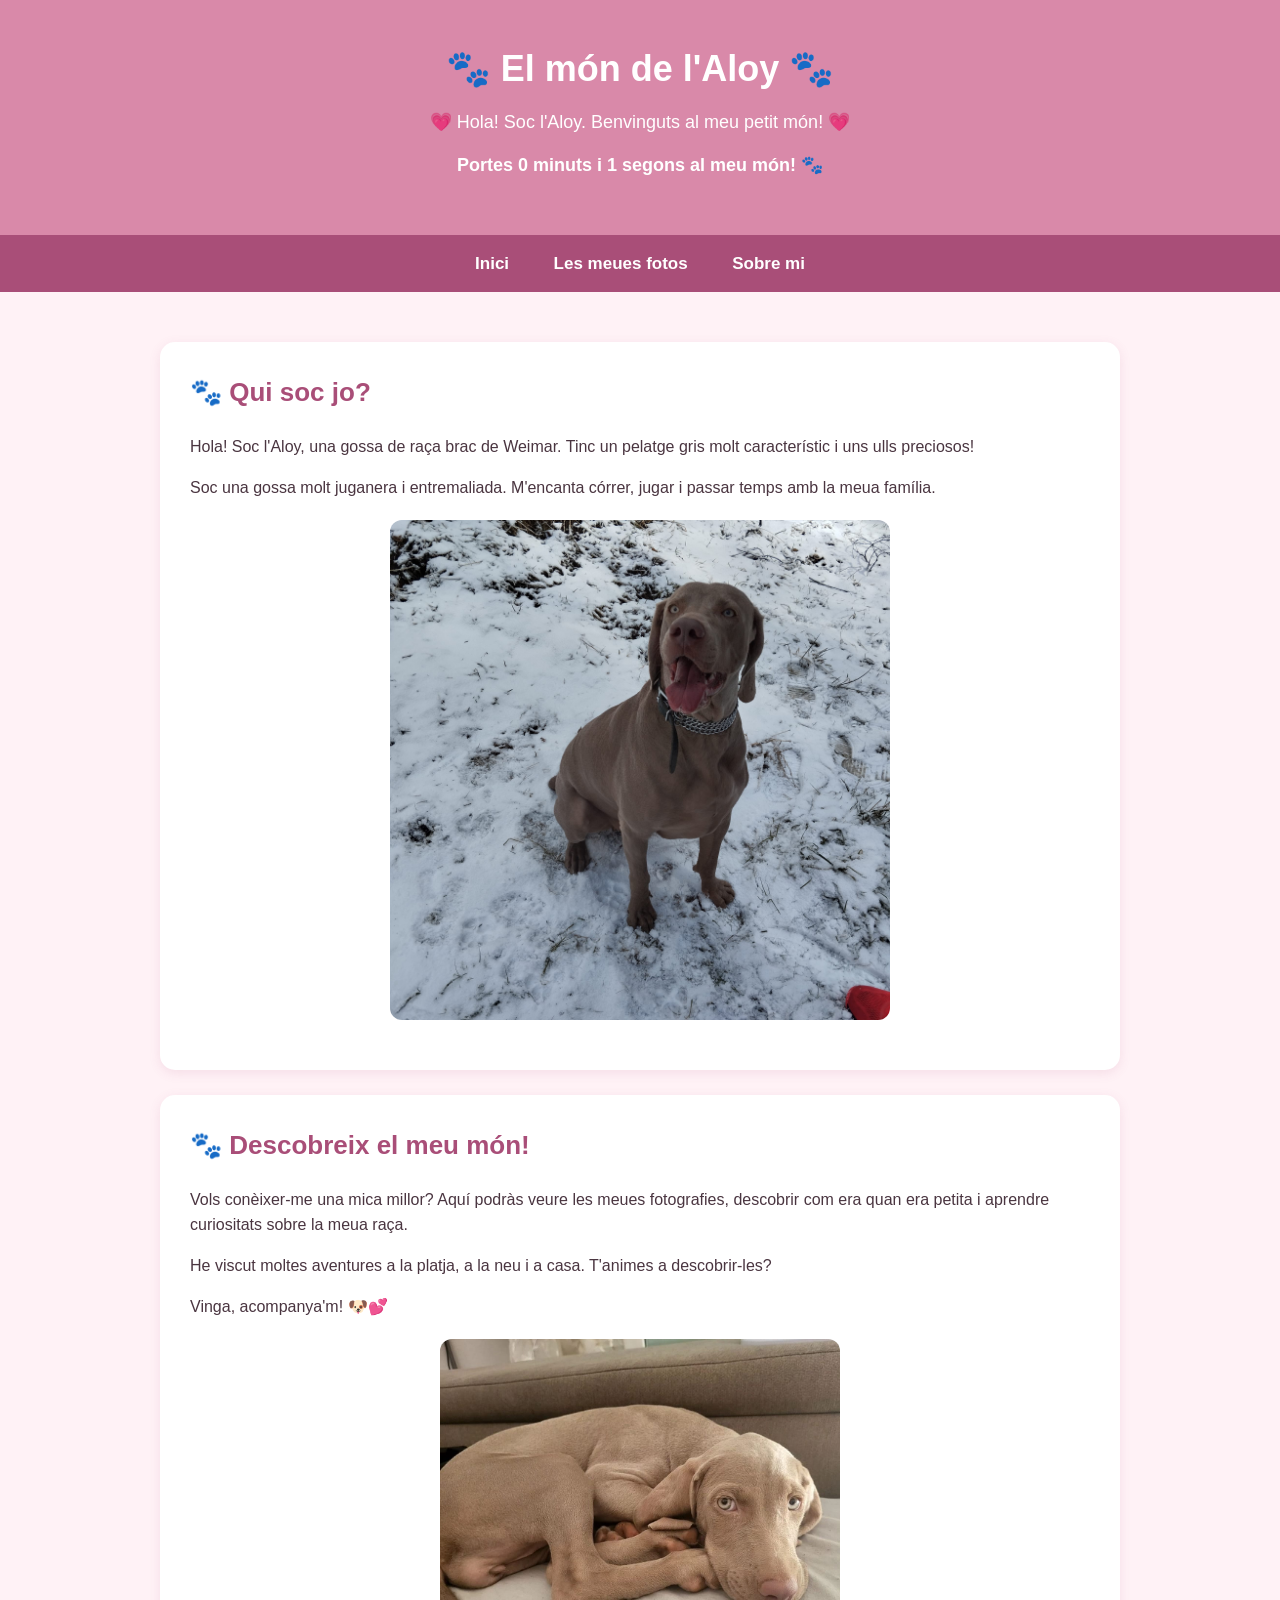
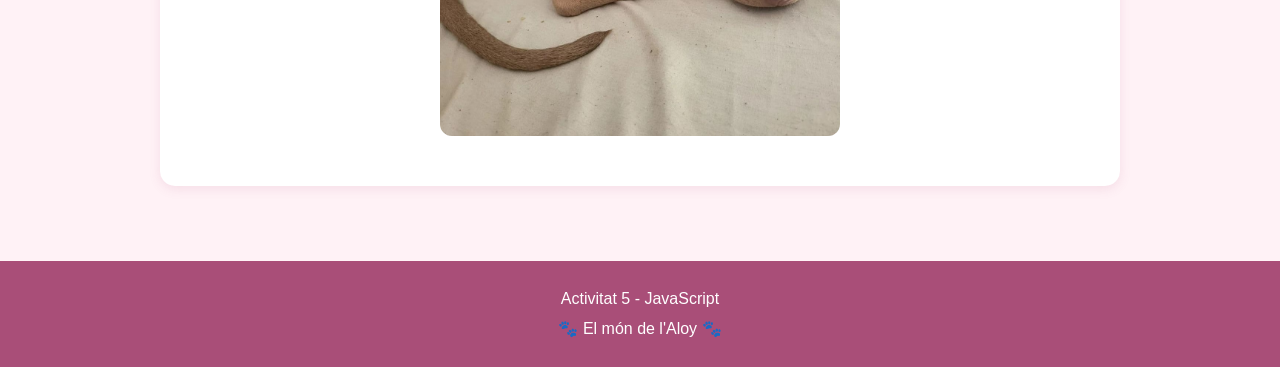
==== index.html @ 36a5d902 "Add files via upload" ====
<!DOCTYPE html>
<html lang="ca">

<head>
    <meta charset="UTF-8">
    <meta name="viewport" content="width=device-width, initial-scale=1.0">

    <meta name="description"
          content="Coneix l'Aloy, una gossa de raça brac de Weimar, i descobreix les seues aventures.">

    <meta name="author" content="Alumne">

    <meta name="keywords"
          content="Aloy, gossa, brac de Weimar, aventures, mascotes">

    <title>Inici - El món de l'Aloy</title>

    <link rel="stylesheet" href="css/estils.css">

    <script>
        let segons = 0;

        function actualitzarRellotge() {
            segons++;

            let minuts = Math.floor(segons / 60);
            let segonsRestants = segons % 60;

            document.getElementById("rellotge").textContent =
                "Portes " + minuts + " minuts i " +
                segonsRestants + " segons al meu món! 🐾";
        }

        window.onload = function() {
            setInterval(actualitzarRellotge, 1000);
        };
    </script>

</head>

<body>

    <header>
        <h1>🐾 El món de l'Aloy 🐾</h1>

        <p>
            💗 Hola! Soc l'Aloy.
            Benvinguts al meu petit món! 💗
        </p>

        <div id="rellotge">
            Portes 0 minuts i 0 segons al meu món! 🐾
        </div>
    </header>

    <nav>
        <a href="index.html">Inici</a>
        <a href="galeria.html">Les meues fotos</a>
        <a href="aloy.html">Sobre mi</a>
    </nav>

    <main>

        <section>
            <h2>🐾 Qui soc jo?</h2>

            <p>
                Hola! Soc l'Aloy, una gossa de raça
                brac de Weimar. Tinc un pelatge gris
                molt característic i uns ulls preciosos!
            </p>

            <p>
                Soc una gossa molt juganera i entremaliada.
                M'encanta córrer, jugar i passar temps
                amb la meua família.
            </p>

            <img src="img/aloy nieve.jpeg"
                 alt="Jo, l'Aloy, jugant a la neu"
                 width="500">
        </section>

        <section>
            <h2>🐾 Descobreix el meu món!</h2>

            <p>
                Vols conèixer-me una mica millor?
                Aquí podràs veure les meues fotografies,
                descobrir com era quan era petita i
                aprendre curiositats sobre la meua raça.
            </p>

            <p>
                He viscut moltes aventures a la platja,
                a la neu i a casa. T'animes a descobrir-les?
            </p>

            <p>
                Vinga, acompanya'm! 🐶💕
            </p>

            <img src="img/aloy cachorra 2.jpeg"
                 alt="Jo, l'Aloy, quan era cadelleta"
                 width="400">
        </section>

    </main>

    <footer>
        <p>Activitat 5 - JavaScript</p>
        <p>🐾 El món de l'Aloy 🐾</p>
    </footer>

</body>

</html>
---- css/estils.css ----
* {
    margin: 0;
    padding: 0;
    box-sizing: border-box;
}

body {
    font-family: Arial, sans-serif;
    background-color: #fff2f6;
    color: #4a3540;
    line-height: 1.6;
}

header {
    background-color: #d989a9;
    color: white;
    text-align: center;
    padding: 40px 20px;
}

header h1 {
    font-size: 36px;
    margin-bottom: 10px;
}

header p {
    font-size: 18px;
}

nav {
    background-color: #a94e78;
    text-align: center;
    padding: 15px;
}

nav a {
    color: white;
    text-decoration: none;
    margin: 0 20px;
    font-size: 17px;
    font-weight: bold;
}

nav a:hover {
    color: #ffe1ed;
}

main {
    max-width: 1000px;
    margin: 30px auto;
    padding: 20px;
}

section {
    background-color: white;
    padding: 30px;
    margin-bottom: 25px;
    border-radius: 15px;
    box-shadow: 0 3px 12px rgba(169, 78, 120, 0.12);
}

h2 {
    color: #a94e78;
    margin-bottom: 20px;
    font-size: 26px;
}

h3 {
    margin-bottom: 15px;
}

p {
    margin-bottom: 15px;
}

main img {
    display: block;
    max-width: 100%;
    height: auto;
    margin: 20px auto;
    border-radius: 12px;
}

/* GALERIA */

.galeria {
    display: grid;
    grid-template-columns: repeat(3, 1fr);
    gap: 15px;
    margin-top: 20px;
    margin-bottom: 30px;
}

.galeria img {
    width: 100%;
    height: 200px;
    object-fit: contain;
    background-color: #fff2f6;
    cursor: pointer;
    border-radius: 10px;
    margin: 0;
}

.galeria img:hover {
    opacity: 0.8;
    outline: 3px solid #d989a9;
}

.titolFotos {
    text-align: center;
    font-size: 32px;
    color: #a94e78;
    margin-top: 35px;
    margin-bottom: 20px;
}

#imatgeGran {
    display: block;
    max-width: 600px;
    width: 100%;
    height: auto;
    margin: 30px auto;
    border-radius: 12px;
}

/* CURIOSITATS */

#zonaInteractiva {
    padding: 25px;
    background-color: #ffe1ed;
    color: #4a3540;
    border-radius: 10px;
    cursor: pointer;
}

#textOcult {
    display: none;
}

/* RELLOTGE */

#rellotge {
    text-align: center;
    font-size: 18px;
    font-weight: bold;
    margin: 15px;
}

/* FORMULARI */

form {
    max-width: 400px;
    margin: 20px auto;
}

label {
    display: block;
    font-weight: bold;
}

input {
    display: block;
    width: 100%;
    padding: 12px;
    margin: 10px 0 20px;
    border: 1px solid #d989a9;
    border-radius: 6px;
}

button {
    background-color: #a94e78;
    color: white;
    padding: 12px 25px;
    border: none;
    border-radius: 6px;
    cursor: pointer;
}

button:hover {
    background-color: #87375d;
}

/* PEU DE PÀGINA */

footer {
    background-color: #a94e78;
    color: white;
    text-align: center;
    padding: 20px;
    margin-top: 30px;
}

footer p {
    margin: 5px;
}

/* MÒBILS */

@media (max-width: 600px) {
    header h1 {
        font-size: 28px;
    }

    nav a {
        display: block;
        margin: 10px;
    }

    main {
        padding: 10px;
    }

    section {
        padding: 20px;
    }

    .galeria {
        grid-template-columns: repeat(2, 1fr);
    }

    .galeria img {
        height: 180px;
    }

    #imatgeGran {
        width: 100%;
    }

    .titolFotos {
        font-size: 26px;
    }
}
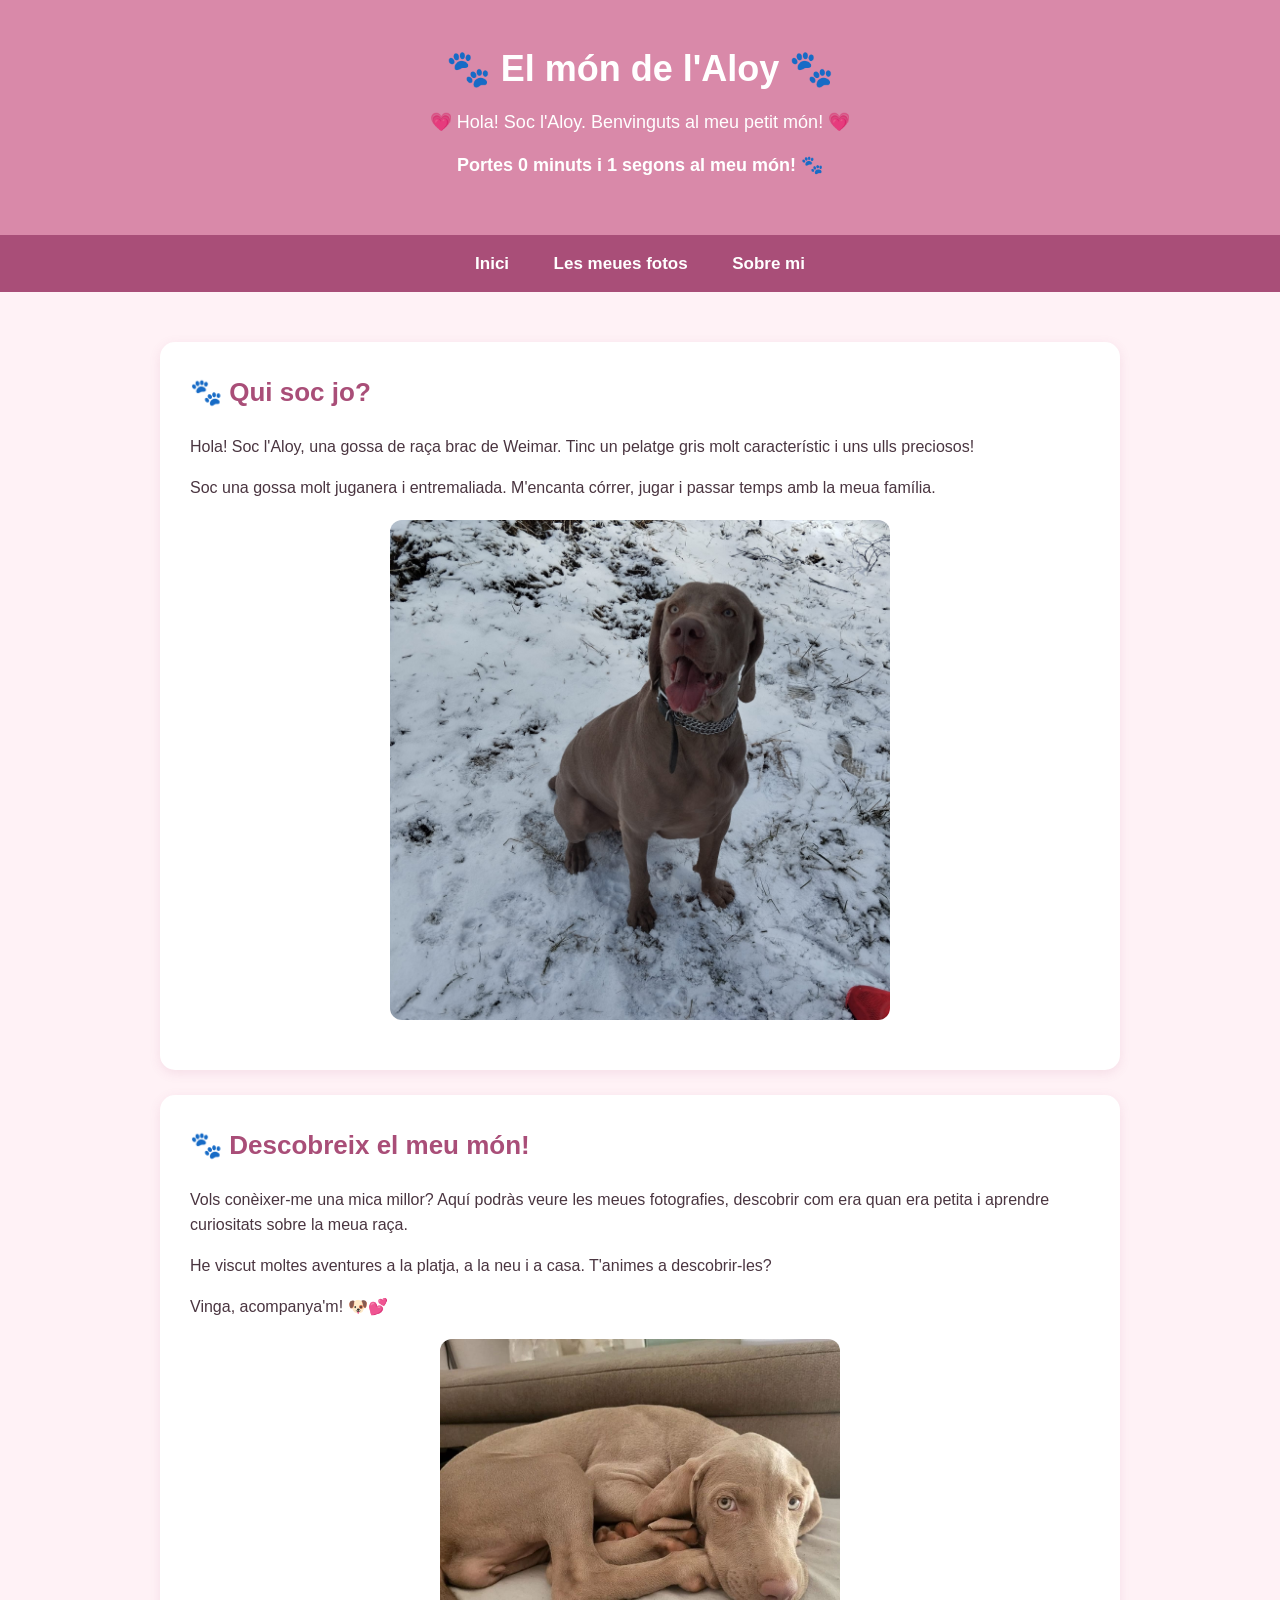
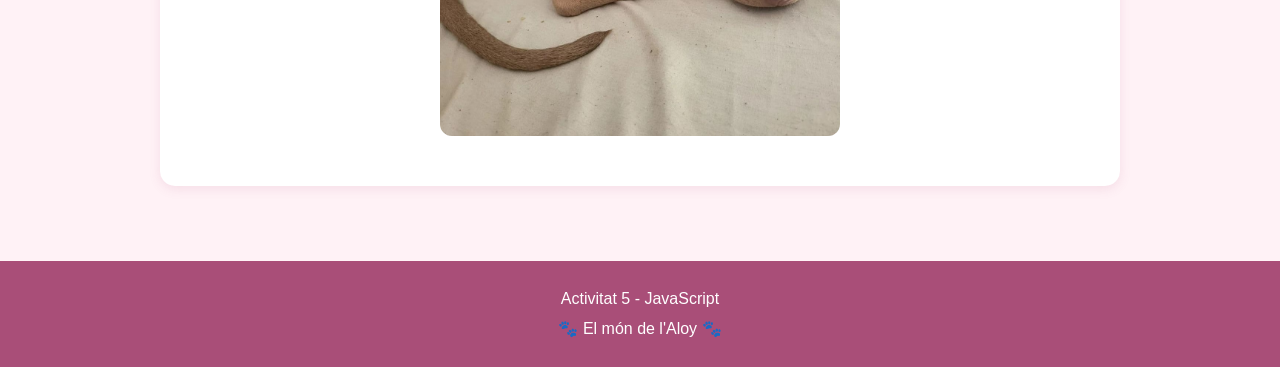
==== commit 55a6e6ea: "Update image file names in index.html" ====
--- a/index.html
+++ b/index.html
@@ -77,7 +77,7 @@
                 amb la meua família.
             </p>
 
-            <img src="img/aloy nieve.jpeg"
+            <img src="img/aloy-nieve.png"
                  alt="Jo, l'Aloy, jugant a la neu"
                  width="500">
         </section>
@@ -101,7 +101,7 @@
                 Vinga, acompanya'm! 🐶💕
             </p>
 
-            <img src="img/aloy cachorra 2.jpeg"
+            <img src="img/aloy-cachorra-2.png"
                  alt="Jo, l'Aloy, quan era cadelleta"
                  width="400">
         </section>
--- a/css/estils.css
+++ b/css/estils.css
@@ -82,7 +82,7 @@
     border-radius: 12px;
 }
 
-/* GALERIA */
+
 
 .galeria {
     display: grid;
@@ -124,8 +124,6 @@
     border-radius: 12px;
 }
 
-/* CURIOSITATS */
-
 #zonaInteractiva {
     padding: 25px;
     background-color: #ffe1ed;
@@ -138,7 +136,6 @@
     display: none;
 }
 
-/* RELLOTGE */
 
 #rellotge {
     text-align: center;
@@ -147,7 +144,6 @@
     margin: 15px;
 }
 
-/* FORMULARI */
 
 form {
     max-width: 400px;
@@ -181,8 +177,6 @@
     background-color: #87375d;
 }
 
-/* PEU DE PÀGINA */
-
 footer {
     background-color: #a94e78;
     color: white;
@@ -195,7 +189,6 @@
     margin: 5px;
 }
 
-/* MÒBILS */
 
 @media (max-width: 600px) {
     header h1 {
